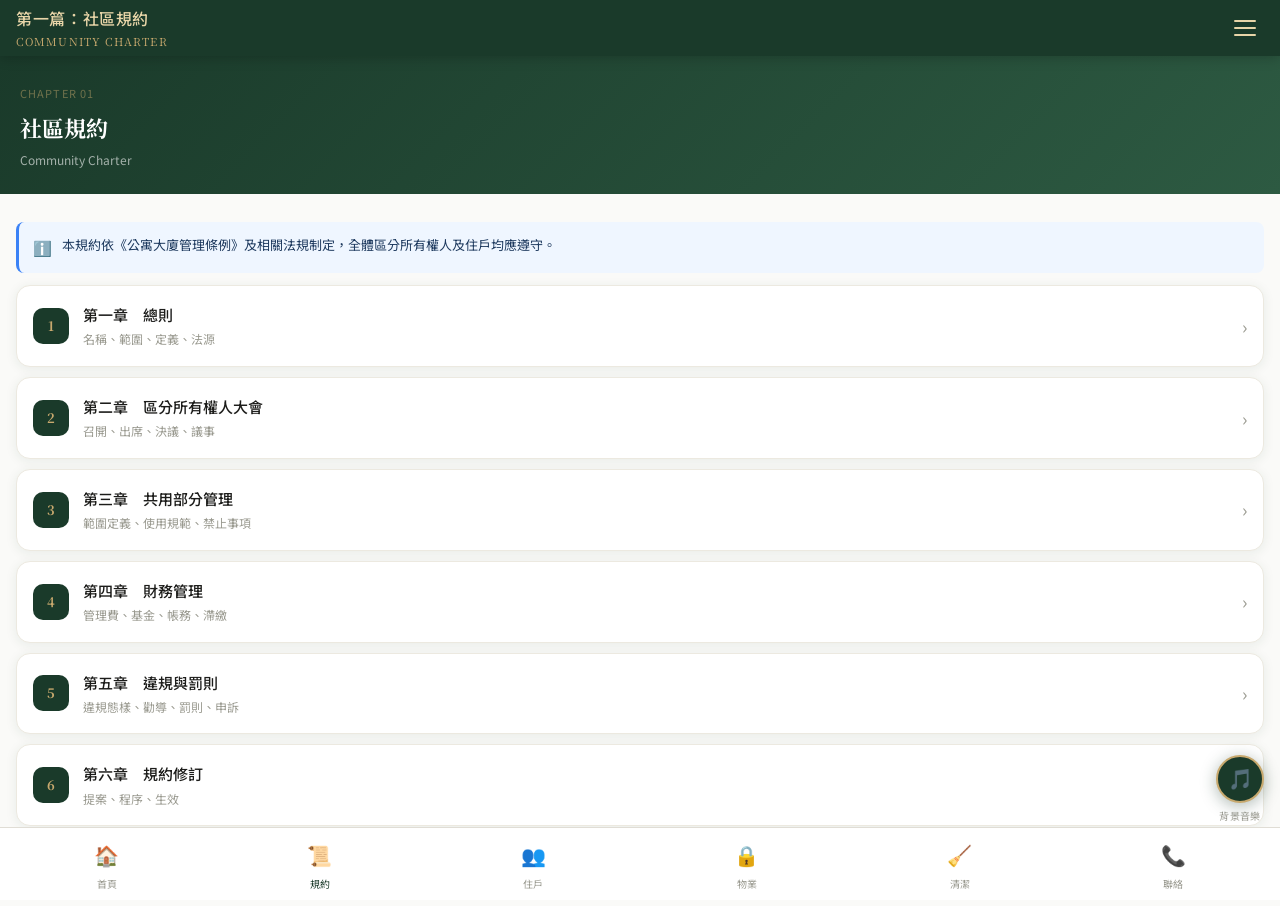
==== ch01-rules.html @ 0665c249 "Add files via upload" ====
<!DOCTYPE html>
<html lang="zh-TW">
<head>
<meta charset="UTF-8">
<meta name="viewport" content="width=device-width, initial-scale=1.0, maximum-scale=1.0">
<title>第一篇：社區規約｜社區管理規劃手冊</title>
<link rel="stylesheet" href="shared.css">
</head>
<body>

<!-- TOP BAR -->
<div class="top-bar">
  <div>
    <div class="top-bar-title">第一篇：社區規約</div>
    <div class="top-bar-sub">COMMUNITY CHARTER</div>
  </div>
  <button class="menu-btn" onclick="openNav()" aria-label="選單"><span></span><span></span><span></span></button>
</div>

<!-- DRAWER -->
<div class="nav-overlay" id="navOverlay" onclick="closeNav()"></div>
<nav class="nav-drawer" id="navDrawer">
  <button class="nav-close" onclick="closeNav()">✕</button>
  <div class="nav-header"><h1>社區管理規劃手冊</h1><p>Community Management Handbook</p></div>
  <div class="nav-section-label">快速導覽</div>
  <a class="nav-item" href="index.html"><div class="nav-item-icon">🏠</div>首頁總覽</a>
  <a class="nav-item active" href="ch01-rules.html"><div class="nav-item-icon">📜</div>第一篇：社區規約</a>
  <a class="nav-item" href="ch02-committee.html"><div class="nav-item-icon">🏛️</div>第二篇：管委會手冊</a>
  <a class="nav-item" href="ch03-residents.html"><div class="nav-item-icon">👥</div>第三篇：住戶生活公約</a>
  <a class="nav-item" href="ch04-property.html"><div class="nav-item-icon">🔒</div>第四篇：物業管理準則</a>
  <a class="nav-item" href="ch05-cleaning.html"><div class="nav-item-icon">🧹</div>第五篇：清潔管理準則</a>
  <a class="nav-item" href="contact.html"><div class="nav-item-icon">📞</div>緊急聯絡</a>
  <div class="nav-section-label">版本資訊</div>
  <div class="nav-item" style="cursor:default;"><div class="nav-item-icon">📅</div>最後更新：2025年1月</div>
</nav>

<main>
  <div class="page-header" style="background: linear-gradient(135deg, #1a3a2a, #2d5a42);">
    <div class="page-header-sub" style="color:rgba(200,169,110,0.7);">CHAPTER 01</div>
    <h2>社區規約</h2>
    <p>Community Charter</p>
  </div>

  <div style="padding: 16px 16px 0;">
    <div class="notice info"><div class="notice-icon">ℹ️</div><div>本規約依《公寓大廈管理條例》及相關法規制定，全體區分所有權人及住戶均應遵守。</div></div>
  </div>

  <div class="chapter-list" style="margin-top:8px;">

    <!-- ══ 第一章 ══ 修改此區塊內文字即可更新條文內容 -->
    <div class="chapter-card" id="ch1">
      <div class="chapter-header" onclick="toggleChapter('ch1')">
        <div class="chapter-num">1</div>
        <div class="chapter-info"><h4>第一章　總則</h4><p>名稱、範圍、定義、法源</p></div>
        <div class="chapter-arrow">›</div>
      </div>
      <div class="chapter-body">
        <div class="chapter-content">
          <div class="article-item">
            <div class="article-title"><span class="article-num">第 1 條</span>名稱與適用範圍</div>
            <div class="article-body">本規約名稱為「○○社區公寓大廈規約」，適用於本社區全體區分所有權人、住戶及管理使用人。</div>
          </div>
          <div class="article-item">
            <div class="article-title"><span class="article-num">第 2 條</span>名詞定義</div>
            <ul class="rule-list">
              <li>區分所有權人：持有本社區建物所有權之人</li>
              <li>住戶：居住或使用本社區之人，含承租人</li>
              <li>管委會：管理委員會之簡稱</li>
              <li>物業管理公司：受管委會委託管理之法人</li>
            </ul>
          </div>
          <div class="article-item">
            <div class="article-title"><span class="article-num">第 3 條</span>法源依據</div>
            <div class="article-body">本規約依據《公寓大廈管理條例》、《民法》及其他相關法令訂定。</div>
          </div>
        </div>
      </div>
    </div>

    <!-- ══ 第二章 ══ -->
    <div class="chapter-card" id="ch2">
      <div class="chapter-header" onclick="toggleChapter('ch2')">
        <div class="chapter-num">2</div>
        <div class="chapter-info"><h4>第二章　區分所有權人大會</h4><p>召開、出席、決議、議事</p></div>
        <div class="chapter-arrow">›</div>
      </div>
      <div class="chapter-body">
        <div class="chapter-content">
          <div class="article-item">
            <div class="article-title"><span class="article-num">第 4 條</span>大會職權</div>
            <ul class="rule-list">
              <li>訂定及修訂規約</li>
              <li>選任及解任管委會委員</li>
              <li>議決規約所訂之各項事務</li>
              <li>審議年度預算及決算</li>
            </ul>
          </div>
          <div class="article-item">
            <div class="article-title"><span class="article-num">第 5 條</span>召開時機</div>
            <ul class="rule-list">
              <li>定期大會：每年召開一次，由主委召集</li>
              <li>臨時大會：主委或五分之一以上區分所有權人得提出申請召開</li>
              <li>召開前應以書面通知全體，至少七日前發出</li>
            </ul>
          </div>
          <div class="article-item">
            <div class="article-title"><span class="article-num">第 6 條</span>決議門檻</div>
            <div class="table-wrap">
              <table>
                <tr><th>議題類型</th><th>出席門檻</th><th>通過門檻</th></tr>
                <tr><td>一般事項</td><td>1/5 以上</td><td>過半數</td></tr>
                <tr><td>規約修訂</td><td>1/2 以上</td><td>3/4 以上</td></tr>
                <tr><td>重大修繕</td><td>1/2 以上</td><td>過半數</td></tr>
              </table>
            </div>
          </div>
        </div>
      </div>
    </div>

    <!-- ══ 第三章 ══ -->
    <div class="chapter-card" id="ch3">
      <div class="chapter-header" onclick="toggleChapter('ch3')">
        <div class="chapter-num">3</div>
        <div class="chapter-info"><h4>第三章　共用部分管理</h4><p>範圍定義、使用規範、禁止事項</p></div>
        <div class="chapter-arrow">›</div>
      </div>
      <div class="chapter-body">
        <div class="chapter-content">
          <div class="article-item">
            <div class="article-title"><span class="article-num">第 7 條</span>共用部分範圍</div>
            <ul class="rule-list">
              <li>大廳、走廊、樓梯間、電梯及機房</li>
              <li>地下停車場公共通道及設備空間</li>
              <li>中庭、景觀區、屋頂平台</li>
              <li>健身房、交誼廳等公共設施</li>
            </ul>
          </div>
          <div class="article-item">
            <div class="article-title"><span class="article-num">第 8 條</span>共用部分禁止事項</div>
            <ul class="rule-list">
              <li>禁止占用逃生通道及樓梯間堆放物品</li>
              <li>禁止在公共區域擅自裝設廣告或設備</li>
              <li>禁止破壞共用部分之設施設備</li>
              <li>禁止私接水電或更改共用管線</li>
            </ul>
          </div>
        </div>
      </div>
    </div>

    <!-- ══ 第四章 ══ -->
    <div class="chapter-card" id="ch4">
      <div class="chapter-header" onclick="toggleChapter('ch4')">
        <div class="chapter-num">4</div>
        <div class="chapter-info"><h4>第四章　財務管理</h4><p>管理費、基金、帳務、滯繳</p></div>
        <div class="chapter-arrow">›</div>
      </div>
      <div class="chapter-body">
        <div class="chapter-content">
          <div class="article-item">
            <div class="article-title"><span class="article-num">第 9 條</span>管理費計收標準</div>
            <!-- ★ 維護提示：修改下方表格中的金額數字 -->
            <div class="table-wrap">
              <table>
                <tr><th>項目</th><th>金額</th><th>說明</th></tr>
                <tr><td>一般管理費</td><td>NT$60/坪</td><td>每月按建物面積計算</td></tr>
                <tr><td>特別維護基金</td><td>NT$15/坪</td><td>累積供重大維修使用</td></tr>
                <tr><td>停車位費用</td><td>NT$1,500/格</td><td>每月按車位數計</td></tr>
              </table>
            </div>
          </div>
          <div class="article-item">
            <div class="article-title"><span class="article-num">第 10 條</span>滯繳處理</div>
            <ul class="rule-list">
              <li>逾期未繳：第一個月書面催告一次</li>
              <li>逾期三個月：管委會得限制公設使用</li>
              <li>逾期六個月：依法訴追並加計利息</li>
            </ul>
          </div>
          <div class="article-item">
            <div class="article-title"><span class="article-num">第 11 條</span>財務公告</div>
            <div class="article-body">管委會應每月公告收支明細，每季公告財務報表，每年提年度決算予大會審議。財務資料應張貼於公告欄及社區平台。</div>
          </div>
        </div>
      </div>
    </div>

    <!-- ══ 第五章 ══ -->
    <div class="chapter-card" id="ch5">
      <div class="chapter-header" onclick="toggleChapter('ch5')">
        <div class="chapter-num">5</div>
        <div class="chapter-info"><h4>第五章　違規與罰則</h4><p>違規態樣、勸導、罰則、申訴</p></div>
        <div class="chapter-arrow">›</div>
      </div>
      <div class="chapter-body">
        <div class="chapter-content">
          <div class="article-item">
            <div class="article-title"><span class="article-num">第 12 條</span>違規處理程序</div>
            <div class="schedule-grid">
              <div class="schedule-row"><div class="schedule-time">第一步</div><div class="schedule-task">口頭勸導，紀錄存查</div></div>
              <div class="schedule-row"><div class="schedule-time">第二步</div><div class="schedule-task">書面警告，限期改善</div></div>
              <div class="schedule-row"><div class="schedule-time">第三步</div><div class="schedule-task">裁處罰款，公告姓名</div></div>
              <div class="schedule-row"><div class="schedule-time">第四步</div><div class="schedule-task">移送主管機關或提起訴訟</div></div>
            </div>
          </div>
          <div class="article-item">
            <div class="article-title"><span class="article-num">第 13 條</span>罰款基準</div>
            <!-- ★ 維護提示：修改下方 penalty-item 中的金額與說明文字 -->
            <div style="margin-top:8px;">
              <div class="penalty-item"><span class="penalty-level notice">書面警告</span><div style="font-size:13px;color:var(--text-secondary)">首次輕微違規，限期三日內改善</div></div>
              <div class="penalty-item"><span class="penalty-level warn">NT$1,000</span><div style="font-size:13px;color:var(--text-secondary)">噪音、垃圾未分類、寵物未牽繩</div></div>
              <div class="penalty-item"><span class="penalty-level fine">NT$3,000</span><div style="font-size:13px;color:var(--text-secondary)">未申報裝修、佔用逃生通道、拒不改善</div></div>
              <div class="penalty-item"><span class="penalty-level fine">NT$5,000+</span><div style="font-size:13px;color:var(--text-secondary)">危害公共安全、違反消防規定</div></div>
            </div>
          </div>
          <div class="article-item">
            <div class="article-title"><span class="article-num">第 14 條</span>申訴程序</div>
            <ul class="rule-list">
              <li>受罰住戶得於接獲書面通知七日內提出書面申訴</li>
              <li>申訴由管委會全體委員會議裁決</li>
              <li>申訴結果以書面通知當事人</li>
            </ul>
          </div>
        </div>
      </div>
    </div>

    <!-- ══ 第六章 ══ -->
    <div class="chapter-card" id="ch6">
      <div class="chapter-header" onclick="toggleChapter('ch6')">
        <div class="chapter-num">6</div>
        <div class="chapter-info"><h4>第六章　規約修訂</h4><p>提案、程序、生效</p></div>
        <div class="chapter-arrow">›</div>
      </div>
      <div class="chapter-body">
        <div class="chapter-content">
          <div class="article-item">
            <div class="article-title"><span class="article-num">第 15 條</span>修訂程序</div>
            <ul class="rule-list">
              <li>由管委會或五分之一以上區分所有權人提案</li>
              <li>提案需於大會召開前二十日以書面提出</li>
              <li>修訂需經出席人數四分之三以上同意通過</li>
              <li>通過後公告十日，無異議即生效</li>
            </ul>
          </div>
        </div>
      </div>
    </div>

  </div><!-- end chapter-list -->
</main>

<!-- BOTTOM NAV -->
<nav class="bottom-nav">
  <a class="bottom-nav-item" href="index.html"><span>🏠</span>首頁</a>
  <a class="bottom-nav-item active" href="ch01-rules.html"><span>📜</span>規約</a>
  <a class="bottom-nav-item" href="ch03-residents.html"><span>👥</span>住戶</a>
  <a class="bottom-nav-item" href="ch04-property.html"><span>🔒</span>物業</a>
  <a class="bottom-nav-item" href="ch05-cleaning.html"><span>🧹</span>清潔</a>
  <a class="bottom-nav-item" href="contact.html"><span>📞</span>聯絡</a>
</nav>

<script src="shared.js"></script>
</body>
</html>
---- shared.css ----
/* ══════════════════════════════════════
   社區管理規劃手冊 - 共用樣式
   修改此檔案會影響所有頁面
══════════════════════════════════════ */
@import url('https://fonts.googleapis.com/css2?family=Noto+Sans+TC:wght@300;400;500;700&family=Noto+Serif+TC:wght@400;600&display=swap');

:root {
  --primary: #1a3a2a;
  --primary-light: #2d5a42;
  --primary-muted: #4a7c5f;
  --accent: #c8a96e;
  --accent-light: #e8d5a8;
  --accent-pale: #f5ede0;
  --surface: #fafaf8;
  --surface-alt: #f2f0eb;
  --card: #ffffff;
  --text: #1c1c1a;
  --text-secondary: #5a5a55;
  --text-muted: #9a9a90;
  --border: #e0ddd5;
  --border-light: #ece9e0;
  --radius: 14px;
  --radius-sm: 8px;
  --radius-lg: 20px;
  --shadow: 0 2px 12px rgba(26,58,42,0.08);
  --shadow-md: 0 4px 24px rgba(26,58,42,0.12);
}

* { box-sizing: border-box; margin: 0; padding: 0; -webkit-tap-highlight-color: transparent; }

body {
  font-family: 'Noto Sans TC', sans-serif;
  background: var(--surface);
  color: var(--text);
  font-size: 15px;
  line-height: 1.7;
  min-height: 100vh;
}

/* ── TOP BAR ── */
.top-bar {
  position: sticky; top: 0; z-index: 100;
  background: var(--primary);
  padding: 0 16px; height: 56px;
  display: flex; align-items: center; justify-content: space-between;
  box-shadow: 0 2px 12px rgba(0,0,0,0.2);
}
.top-bar-title { color: var(--accent-light); font-size: 16px; font-weight: 500; letter-spacing: 0.04em; }
.top-bar-sub { font-family: 'Noto Serif TC', serif; color: var(--accent); font-size: 11px; letter-spacing: 0.1em; }
.menu-btn { background: none; border: none; cursor: pointer; display: flex; flex-direction: column; gap: 5px; padding: 8px; }
.menu-btn span { display: block; width: 22px; height: 2px; background: var(--accent-light); border-radius: 2px; }

/* ── DRAWER NAV ── */
.nav-overlay { position: fixed; inset: 0; background: rgba(0,0,0,0.5); z-index: 200; opacity: 0; pointer-events: none; transition: opacity 0.3s; }
.nav-overlay.open { opacity: 1; pointer-events: all; }
.nav-drawer { position: fixed; top: 0; left: 0; bottom: 0; width: 280px; background: var(--primary); z-index: 300; transform: translateX(-100%); transition: transform 0.35s cubic-bezier(0.4,0,0.2,1); overflow-y: auto; display: flex; flex-direction: column; }
.nav-drawer.open { transform: translateX(0); }
.nav-header { padding: 48px 24px 24px; border-bottom: 1px solid rgba(200,169,110,0.2); }
.nav-header h1 { font-family: 'Noto Serif TC', serif; color: var(--accent-light); font-size: 18px; font-weight: 600; line-height: 1.4; }
.nav-header p { color: var(--accent); font-size: 12px; margin-top: 4px; opacity: 0.8; }
.nav-close { position: absolute; top: 16px; right: 16px; background: rgba(255,255,255,0.1); border: none; color: var(--accent-light); width: 32px; height: 32px; border-radius: 50%; cursor: pointer; font-size: 18px; display: flex; align-items: center; justify-content: center; }
.nav-section-label { padding: 20px 24px 8px; color: var(--accent); font-size: 10px; letter-spacing: 0.15em; text-transform: uppercase; opacity: 0.7; }
.nav-item { padding: 12px 24px; color: rgba(255,255,255,0.8); cursor: pointer; display: flex; align-items: center; gap: 12px; font-size: 14px; transition: background 0.2s; border-left: 3px solid transparent; text-decoration: none; }
.nav-item:hover, .nav-item.active { background: rgba(200,169,110,0.12); color: var(--accent-light); border-left-color: var(--accent); }
.nav-item-icon { width: 32px; height: 32px; border-radius: 8px; background: rgba(200,169,110,0.15); display: flex; align-items: center; justify-content: center; font-size: 14px; flex-shrink: 0; }

/* ── BOTTOM NAV ── */
.bottom-nav { position: fixed; bottom: 0; left: 0; right: 0; background: var(--card); border-top: 1px solid var(--border); display: flex; z-index: 90; padding-bottom: env(safe-area-inset-bottom, 0); }
.bottom-nav-item { flex: 1; display: flex; flex-direction: column; align-items: center; padding: 10px 4px 8px; cursor: pointer; color: var(--text-muted); font-size: 10px; gap: 3px; transition: color 0.2s; background: none; border: none; font-family: 'Noto Sans TC', sans-serif; text-decoration: none; }
.bottom-nav-item.active { color: var(--primary); }
.bottom-nav-item span { font-size: 20px; }

/* ── MAIN ── */
main { padding-bottom: 80px; }

/* ── HERO ── */
.hero { padding: 40px 20px 48px; position: relative; overflow: hidden; }
.hero::before { content: ''; position: absolute; bottom: -30px; left: -20px; width: 200px; height: 200px; border-radius: 50%; background: rgba(200,169,110,0.06); }
.hero::after { content: ''; position: absolute; top: -40px; right: -30px; width: 180px; height: 180px; border-radius: 50%; background: rgba(200,169,110,0.05); }
.hero-badge { display: inline-block; background: rgba(200,169,110,0.2); color: var(--accent); font-size: 11px; padding: 4px 12px; border-radius: 20px; letter-spacing: 0.1em; margin-bottom: 16px; border: 1px solid rgba(200,169,110,0.3); }
.hero h2 { font-family: 'Noto Serif TC', serif; color: #fff; font-size: 26px; font-weight: 600; line-height: 1.4; margin-bottom: 8px; }
.hero p { color: rgba(255,255,255,0.65); font-size: 13px; line-height: 1.7; margin-bottom: 24px; }
.hero-stats { display: flex; gap: 12px; }
.hero-stat { background: rgba(255,255,255,0.08); border: 1px solid rgba(255,255,255,0.12); border-radius: var(--radius-sm); padding: 10px 14px; text-align: center; flex: 1; }
.hero-stat-num { color: var(--accent); font-size: 20px; font-weight: 700; display: block; }
.hero-stat-label { color: rgba(255,255,255,0.6); font-size: 11px; }

/* ── PAGE HEADER ── */
.page-header { padding: 28px 20px 24px; }
.page-header-sub { font-size: 11px; letter-spacing: 0.1em; margin-bottom: 6px; opacity: 0.7; }
.page-header h2 { font-family: 'Noto Serif TC', serif; color: #fff; font-size: 22px; margin-bottom: 4px; }
.page-header p { color: rgba(255,255,255,0.6); font-size: 12px; }

/* ── SECTION HEADER ── */
.section-header { padding: 28px 20px 12px; display: flex; align-items: center; gap: 10px; }
.section-header h3 { font-size: 13px; font-weight: 500; color: var(--text-secondary); letter-spacing: 0.06em; }
.section-line { flex: 1; height: 1px; background: var(--border); }

/* ── ROLE CARDS ── */
.role-grid { display: grid; grid-template-columns: 1fr 1fr; gap: 10px; padding: 0 16px; }
.role-card { background: var(--card); border-radius: var(--radius); padding: 16px; border: 1px solid var(--border-light); cursor: pointer; transition: all 0.2s; box-shadow: var(--shadow); text-decoration: none; display: block; }
.role-card:hover { transform: translateY(-2px); box-shadow: var(--shadow-md); }
.role-icon { width: 44px; height: 44px; border-radius: 12px; display: flex; align-items: center; justify-content: center; font-size: 20px; margin-bottom: 10px; }
.role-card h4 { font-size: 14px; font-weight: 500; margin-bottom: 4px; color: var(--text); }
.role-card p { font-size: 11px; color: var(--text-muted); line-height: 1.5; }
.role-card.committee .role-icon { background: #e8f0fe; }
.role-card.resident .role-icon { background: #e6f4ea; }
.role-card.property .role-icon { background: #fce8b2; }
.role-card.cleaning .role-icon { background: #fce4ec; }

/* ── CHAPTER CARDS ── */
.chapter-list { padding: 0 16px; display: flex; flex-direction: column; gap: 10px; }
.chapter-card { background: var(--card); border-radius: var(--radius); border: 1px solid var(--border-light); overflow: hidden; box-shadow: var(--shadow); }
.chapter-header { display: flex; align-items: center; padding: 16px; gap: 14px; transition: background 0.2s; cursor: pointer; }
.chapter-header:hover { background: var(--surface-alt); }
.chapter-num { width: 36px; height: 36px; border-radius: 10px; background: var(--primary); color: var(--accent); font-size: 13px; font-weight: 700; display: flex; align-items: center; justify-content: center; flex-shrink: 0; font-family: 'Noto Serif TC', serif; }
.chapter-info { flex: 1; }
.chapter-info h4 { font-size: 15px; font-weight: 500; }
.chapter-info p { font-size: 12px; color: var(--text-muted); margin-top: 2px; }
.chapter-arrow { color: var(--text-muted); font-size: 18px; transition: transform 0.3s; }
.chapter-card.open .chapter-arrow { transform: rotate(90deg); }
.chapter-body { max-height: 0; overflow: hidden; transition: max-height 0.4s cubic-bezier(0.4,0,0.2,1); }
.chapter-card.open .chapter-body { max-height: 3000px; border-top: 1px solid var(--border-light); }
.chapter-content { padding: 16px; }

/* ── ARTICLE ITEMS ── */
.article-item { padding: 12px 0; border-bottom: 1px solid var(--border-light); }
.article-item:last-child { border-bottom: none; }
.article-title { font-size: 14px; font-weight: 500; color: var(--primary); margin-bottom: 6px; display: flex; align-items: center; gap: 8px; }
.article-num { font-size: 11px; background: var(--accent-pale); color: var(--accent); padding: 2px 8px; border-radius: 10px; font-weight: 500; border: 1px solid rgba(200,169,110,0.3); }
.article-body { font-size: 13px; color: var(--text-secondary); line-height: 1.8; }
.rule-list { list-style: none; padding: 0; margin-top: 8px; }
.rule-list li { display: flex; gap: 8px; padding: 5px 0; font-size: 13px; color: var(--text-secondary); }
.rule-list li::before { content: '·'; color: var(--accent); font-weight: 700; flex-shrink: 0; margin-top: 1px; }

/* ── TABLE ── */
.table-wrap { overflow-x: auto; margin-top: 12px; border-radius: var(--radius-sm); border: 1px solid var(--border); }
table { width: 100%; border-collapse: collapse; font-size: 12px; }
th { background: var(--primary); color: var(--accent-light); padding: 10px 12px; text-align: left; font-weight: 500; white-space: nowrap; }
td { padding: 9px 12px; border-bottom: 1px solid var(--border-light); color: var(--text-secondary); }
tr:last-child td { border-bottom: none; }
tr:nth-child(even) td { background: var(--surface-alt); }

/* ── NOTICE BOXES ── */
.notice { border-radius: var(--radius-sm); padding: 12px 14px; margin: 12px 0; font-size: 13px; line-height: 1.7; display: flex; gap: 10px; }
.notice-icon { flex-shrink: 0; font-size: 15px; margin-top: 1px; }
.notice.warn { background: #fffbea; border-left: 3px solid #f59e0b; color: #78450a; }
.notice.info { background: #eff6ff; border-left: 3px solid #3b82f6; color: #1e3a5f; }
.notice.danger { background: #fff1f2; border-left: 3px solid #f43f5e; color: #7f1d1d; }
.notice.success { background: #f0fdf4; border-left: 3px solid #22c55e; color: #14532d; }

/* ── SCHEDULE GRID ── */
.schedule-grid { display: flex; flex-direction: column; gap: 8px; margin-top: 8px; }
.schedule-row { display: flex; background: var(--surface-alt); border-radius: var(--radius-sm); overflow: hidden; border: 1px solid var(--border-light); }
.schedule-time { background: var(--primary); color: var(--accent); padding: 10px 12px; font-size: 12px; font-weight: 500; min-width: 80px; text-align: center; display: flex; align-items: center; justify-content: center; line-height: 1.4; }
.schedule-task { padding: 10px 12px; font-size: 13px; color: var(--text-secondary); }

/* ── CHECKLIST ── */
.checklist { list-style: none; }
.checklist li { display: flex; align-items: flex-start; gap: 10px; padding: 7px 0; font-size: 13px; color: var(--text-secondary); border-bottom: 1px solid var(--border-light); }
.checklist li:last-child { border-bottom: none; }
.check-box { width: 18px; height: 18px; border-radius: 4px; border: 1.5px solid var(--border); flex-shrink: 0; margin-top: 2px; background: var(--card); }
.checklist li.done .check-box { background: var(--primary-muted); border-color: var(--primary-muted); }
.checklist li.done .check-box::after { content: '✓'; display: block; color: white; font-size: 11px; text-align: center; line-height: 16px; }

/* ── TABS ── */
.tab-bar { display: flex; overflow-x: auto; padding: 16px 16px 0; gap: 4px; scrollbar-width: none; margin-bottom: 4px; }
.tab-bar::-webkit-scrollbar { display: none; }
.tab-btn { flex-shrink: 0; padding: 8px 16px; border-radius: 20px; border: 1px solid var(--border); background: var(--card); color: var(--text-secondary); font-size: 13px; cursor: pointer; white-space: nowrap; font-family: 'Noto Sans TC', sans-serif; transition: all 0.2s; }
.tab-btn.active { background: var(--primary); color: var(--accent-light); border-color: var(--primary); }
.tab-panel { display: none; padding: 8px 16px 0; }
.tab-panel.active { display: block; }

/* ── CONTACT CARDS ── */
.contact-grid { padding: 0 16px; display: flex; flex-direction: column; gap: 10px; }
.contact-card { background: var(--card); border-radius: var(--radius); border: 1px solid var(--border-light); padding: 16px; box-shadow: var(--shadow); display: flex; align-items: center; gap: 14px; }
.contact-avatar { width: 48px; height: 48px; border-radius: 50%; display: flex; align-items: center; justify-content: center; font-size: 20px; flex-shrink: 0; }
.contact-info h4 { font-size: 15px; font-weight: 500; }
.contact-info p { font-size: 12px; color: var(--text-muted); }
.contact-actions { margin-left: auto; display: flex; gap: 8px; }
.contact-btn { width: 36px; height: 36px; border-radius: 50%; border: 1px solid var(--border); background: var(--surface-alt); display: flex; align-items: center; justify-content: center; cursor: pointer; font-size: 16px; color: var(--text-secondary); transition: all 0.2s; text-decoration: none; }
.contact-btn:hover { background: var(--primary); color: white; border-color: var(--primary); }

/* ── PENALTY ── */
.penalty-item { background: var(--card); border-radius: var(--radius-sm); border: 1px solid var(--border-light); padding: 14px; margin-bottom: 8px; display: flex; gap: 12px; align-items: flex-start; }
.penalty-level { padding: 4px 10px; border-radius: 6px; font-size: 11px; font-weight: 500; white-space: nowrap; flex-shrink: 0; }
.penalty-level.warn { background: #fffbea; color: #92400e; }
.penalty-level.fine { background: #fff1f2; color: #9f1239; }
.penalty-level.notice { background: #eff6ff; color: #1e3a5f; }

/* ── INDEX CHAPTER LIST (首頁用) ── */
.index-chapter { background: var(--card); border-radius: var(--radius); border: 1px solid var(--border-light); overflow: hidden; box-shadow: var(--shadow); text-decoration: none; display: flex; align-items: center; padding: 16px; gap: 14px; color: var(--text); transition: background 0.2s; }
.index-chapter:hover { background: var(--surface-alt); }
.index-chapter .chapter-arrow { color: var(--text-muted); font-size: 18px; margin-left: auto; }

/* ── MISC ── */
.divider { height: 1px; background: var(--border-light); margin: 16px 20px; }
@media (max-width: 380px) {
  .role-grid { grid-template-columns: 1fr; }
  .hero h2 { font-size: 22px; }
}

/* ══════════════════════════════════════
   背景音樂播放器
   位於畫面右下角，底部導覽列上方
══════════════════════════════════════ */
#music-player {
  position: fixed;
  bottom: 76px;
  right: 16px;
  z-index: 95;
  display: flex;
  flex-direction: column;
  align-items: center;
  gap: 4px;
}

#music-btn {
  width: 48px;
  height: 48px;
  border-radius: 50%;
  background: var(--primary);
  border: 2px solid var(--accent);
  color: var(--accent-light);
  font-size: 20px;
  cursor: pointer;
  display: flex;
  align-items: center;
  justify-content: center;
  box-shadow: 0 3px 16px rgba(26,58,42,0.35);
  transition: transform 0.2s, box-shadow 0.2s;
  position: relative;
  overflow: visible;
}
#music-btn:hover { transform: scale(1.08); box-shadow: 0 5px 20px rgba(26,58,42,0.45); }
#music-btn:active { transform: scale(0.96); }

/* 播放中的波紋動畫 */
#music-btn.playing::before,
#music-btn.playing::after {
  content: '';
  position: absolute;
  border-radius: 50%;
  border: 1.5px solid var(--accent);
  animation: ripple 2s ease-out infinite;
  pointer-events: none;
}
#music-btn.playing::after { animation-delay: 1s; }
@keyframes ripple {
  0%   { width: 48px; height: 48px; opacity: 0.6; }
  100% { width: 80px; height: 80px; opacity: 0; }
}

#music-label {
  font-size: 10px;
  color: var(--text-muted);
  font-family: 'Noto Sans TC', sans-serif;
  letter-spacing: 0.04em;
  white-space: nowrap;
}

/* 音量滑桿（展開時顯示） */
#music-volume-wrap {
  display: none;
  flex-direction: column;
  align-items: center;
  gap: 4px;
  background: var(--card);
  border: 1px solid var(--border);
  border-radius: 12px;
  padding: 10px 8px;
  box-shadow: var(--shadow-md);
  margin-bottom: 4px;
}
#music-volume-wrap.show { display: flex; }
#music-volume-wrap label {
  font-size: 10px;
  color: var(--text-muted);
  font-family: 'Noto Sans TC', sans-serif;
}
#music-volume {
  -webkit-appearance: slider-vertical;
  writing-mode: vertical-lr;
  direction: rtl;
  width: 24px;
  height: 70px;
  cursor: pointer;
}

/* 曲目提示泡泡 */
#music-toast {
  position: fixed;
  bottom: 132px;
  right: 16px;
  background: var(--primary);
  color: var(--accent-light);
  font-size: 12px;
  font-family: 'Noto Sans TC', sans-serif;
  padding: 8px 14px;
  border-radius: 10px;
  border: 1px solid var(--accent);
  box-shadow: var(--shadow-md);
  z-index: 96;
  max-width: 200px;
  text-align: center;
  line-height: 1.5;
  opacity: 0;
  transform: translateY(6px);
  transition: opacity 0.4s, transform 0.4s;
  pointer-events: none;
}
#music-toast.show { opacity: 1; transform: translateY(0); }
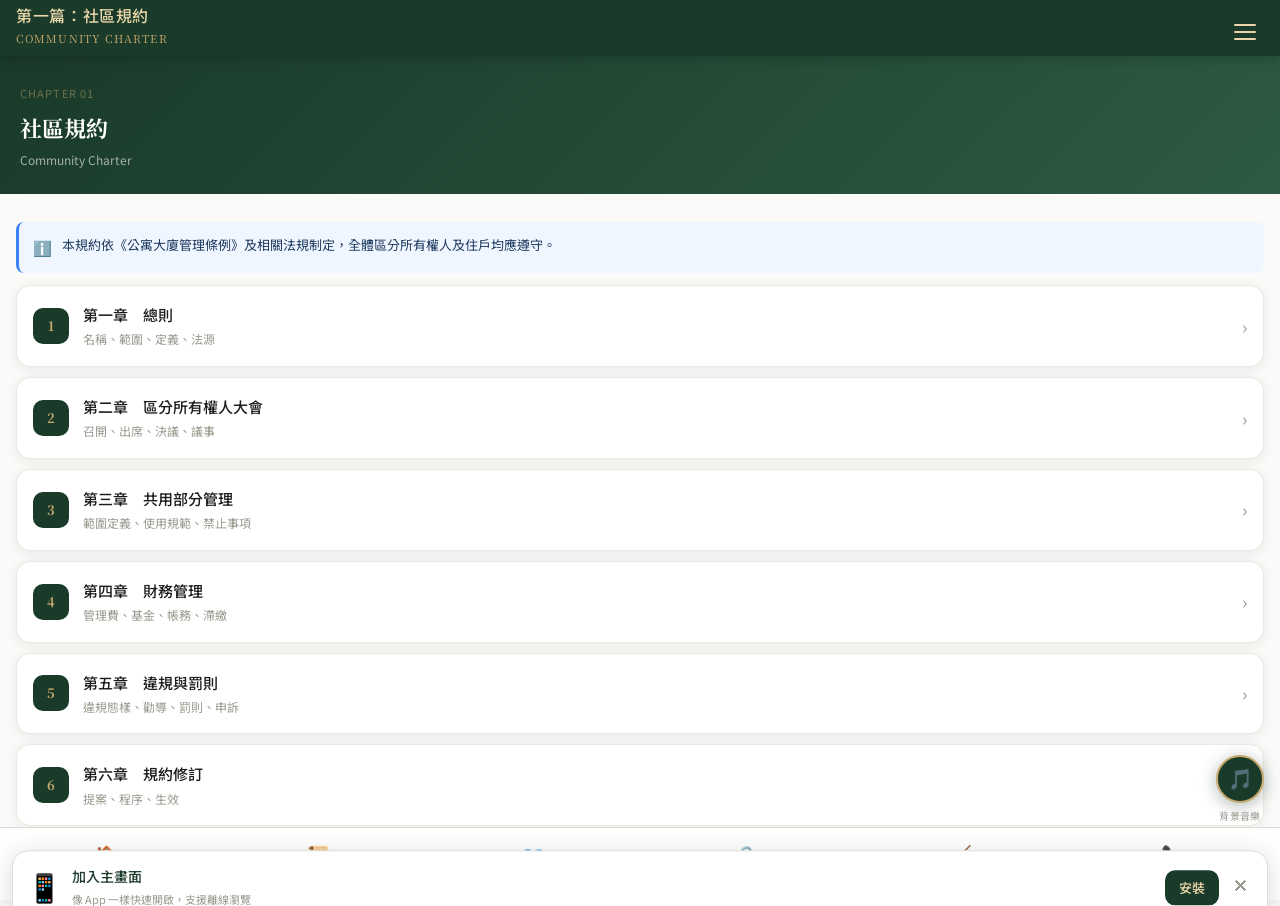
==== commit 9397e957: "Add files via upload" ====
--- a/ch01-rules.html
+++ b/ch01-rules.html
@@ -2,7 +2,16 @@
 <html lang="zh-TW">
 <head>
 <meta charset="UTF-8">
-<meta name="viewport" content="width=device-width, initial-scale=1.0, maximum-scale=1.0">
+  <meta name="viewport" content="width=device-width, initial-scale=1.0, maximum-scale=1.0, user-scalable=no, viewport-fit=cover">
+  <!-- ════ PWA 跨平台設定（iOS + Android 整合）════ -->
+  <meta name="apple-mobile-web-app-capable" content="yes">
+  <meta name="apple-mobile-web-app-status-bar-style" content="black-translucent">
+  <meta name="apple-mobile-web-app-title" content="社區手冊">
+  <link rel="apple-touch-icon" href="apple-touch-icon.png">
+  <meta name="mobile-web-app-capable" content="yes">
+  <meta name="theme-color" content="#1a3a2a">
+  <link rel="manifest" href="manifest.json">
+  <meta name="format-detection" content="telephone=no">
 <title>第一篇：社區規約｜社區管理規劃手冊</title>
 <link rel="stylesheet" href="shared.css">
 </head>
@@ -262,5 +271,16 @@
 </nav>
 
 <script src="shared.js"></script>
+
+  <!-- PWA Service Worker 註冊（離線快取） -->
+  <script>
+    if ('serviceWorker' in navigator) {
+      window.addEventListener('load', () => {
+        navigator.serviceWorker.register('./sw.js')
+          .then(r => console.log('SW registered'))
+          .catch(e => console.log('SW error', e));
+      });
+    }
+  </script>
 </body>
 </html>
--- a/shared.css
+++ b/shared.css
@@ -41,8 +41,12 @@
 .top-bar {
   position: sticky; top: 0; z-index: 100;
   background: var(--primary);
-  padding: 0 16px; height: 56px;
-  display: flex; align-items: center; justify-content: space-between;
+  padding: 0 16px;
+  /* iOS PWA 全螢幕：頂部自動加上 status bar（時間/訊號/電池）高度的留白 */
+  padding-top: env(safe-area-inset-top, 0px);
+  height: calc(56px + env(safe-area-inset-top, 0px));
+  display: flex; align-items: flex-end; justify-content: space-between;
+  padding-bottom: 8px;
   box-shadow: 0 2px 12px rgba(0,0,0,0.2);
 }
 .top-bar-title { color: var(--accent-light); font-size: 16px; font-weight: 500; letter-spacing: 0.04em; }
@@ -65,7 +69,12 @@
 .nav-item-icon { width: 32px; height: 32px; border-radius: 8px; background: rgba(200,169,110,0.15); display: flex; align-items: center; justify-content: center; font-size: 14px; flex-shrink: 0; }
 
 /* ── BOTTOM NAV ── */
-.bottom-nav { position: fixed; bottom: 0; left: 0; right: 0; background: var(--card); border-top: 1px solid var(--border); display: flex; z-index: 90; padding-bottom: env(safe-area-inset-bottom, 0); }
+.bottom-nav { position: fixed; bottom: 0; left: 0; right: 0; background: var(--card); border-top: 1px solid var(--border); display: flex; z-index: 90;
+  /* iOS PWA 全螢幕：底部安全區域（Home Bar）自動留白 */
+  padding-bottom: env(safe-area-inset-bottom, 0px);
+  padding-left:  env(safe-area-inset-left, 0px);
+  padding-right: env(safe-area-inset-right, 0px);
+}
 .bottom-nav-item { flex: 1; display: flex; flex-direction: column; align-items: center; padding: 10px 4px 8px; cursor: pointer; color: var(--text-muted); font-size: 10px; gap: 3px; transition: color 0.2s; background: none; border: none; font-family: 'Noto Sans TC', sans-serif; text-decoration: none; }
 .bottom-nav-item.active { color: var(--primary); }
 .bottom-nav-item span { font-size: 20px; }
@@ -206,8 +215,8 @@
 ══════════════════════════════════════ */
 #music-player {
   position: fixed;
-  bottom: 76px;
-  right: 16px;
+  bottom: calc(76px + env(safe-area-inset-bottom, 0px));
+  right: max(16px, env(safe-area-inset-right, 16px));
   z-index: 95;
   display: flex;
   flex-direction: column;
@@ -290,8 +299,8 @@
 /* 曲目提示泡泡 */
 #music-toast {
   position: fixed;
-  bottom: 132px;
-  right: 16px;
+  bottom: calc(132px + env(safe-area-inset-bottom, 0px));
+  right: max(16px, env(safe-area-inset-right, 16px));
   background: var(--primary);
   color: var(--accent-light);
   font-size: 12px;
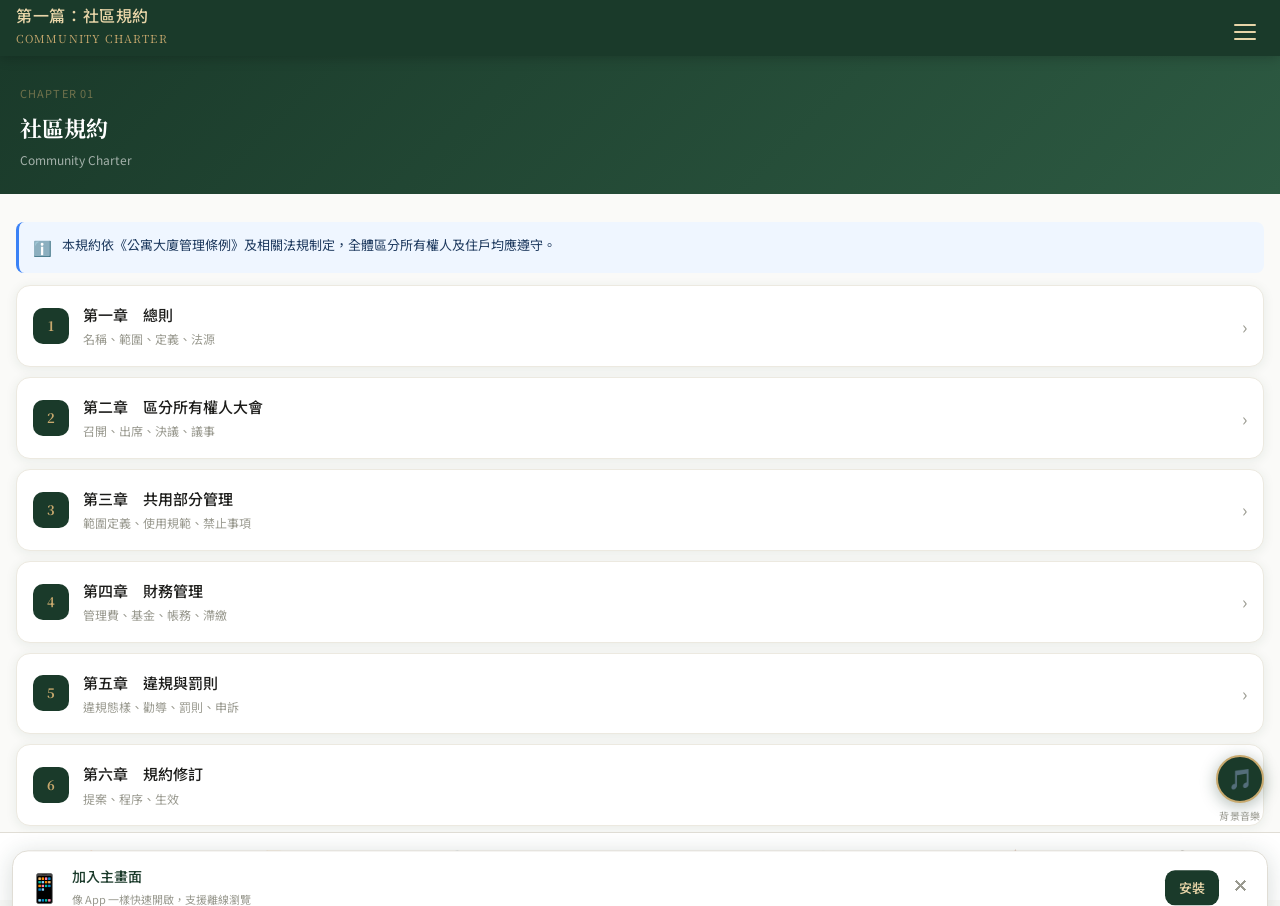
==== commit f620dfa0: "Add files via upload" ====
--- a/ch01-rules.html
+++ b/ch01-rules.html
@@ -264,6 +264,7 @@
 <nav class="bottom-nav">
   <a class="bottom-nav-item" href="index.html"><span>🏠</span>首頁</a>
   <a class="bottom-nav-item active" href="ch01-rules.html"><span>📜</span>規約</a>
+  <a class="bottom-nav-item" href="ch02-committee.html"><span>🏛️</span>管委會</a>
   <a class="bottom-nav-item" href="ch03-residents.html"><span>👥</span>住戶</a>
   <a class="bottom-nav-item" href="ch04-property.html"><span>🔒</span>物業</a>
   <a class="bottom-nav-item" href="ch05-cleaning.html"><span>🧹</span>清潔</a>
--- a/shared.css
+++ b/shared.css
@@ -75,9 +75,9 @@
   padding-left:  env(safe-area-inset-left, 0px);
   padding-right: env(safe-area-inset-right, 0px);
 }
-.bottom-nav-item { flex: 1; display: flex; flex-direction: column; align-items: center; padding: 10px 4px 8px; cursor: pointer; color: var(--text-muted); font-size: 10px; gap: 3px; transition: color 0.2s; background: none; border: none; font-family: 'Noto Sans TC', sans-serif; text-decoration: none; }
+.bottom-nav-item { flex: 1; display: flex; flex-direction: column; align-items: center; padding: 10px 4px 8px; cursor: pointer; color: var(--text-muted); font-size: 9px; gap: 3px; transition: color 0.2s; background: none; border: none; font-family: 'Noto Sans TC', sans-serif; text-decoration: none; }
 .bottom-nav-item.active { color: var(--primary); }
-.bottom-nav-item span { font-size: 20px; }
+.bottom-nav-item span { font-size: 18px; }
 
 /* ── MAIN ── */
 main { padding-bottom: 80px; }
